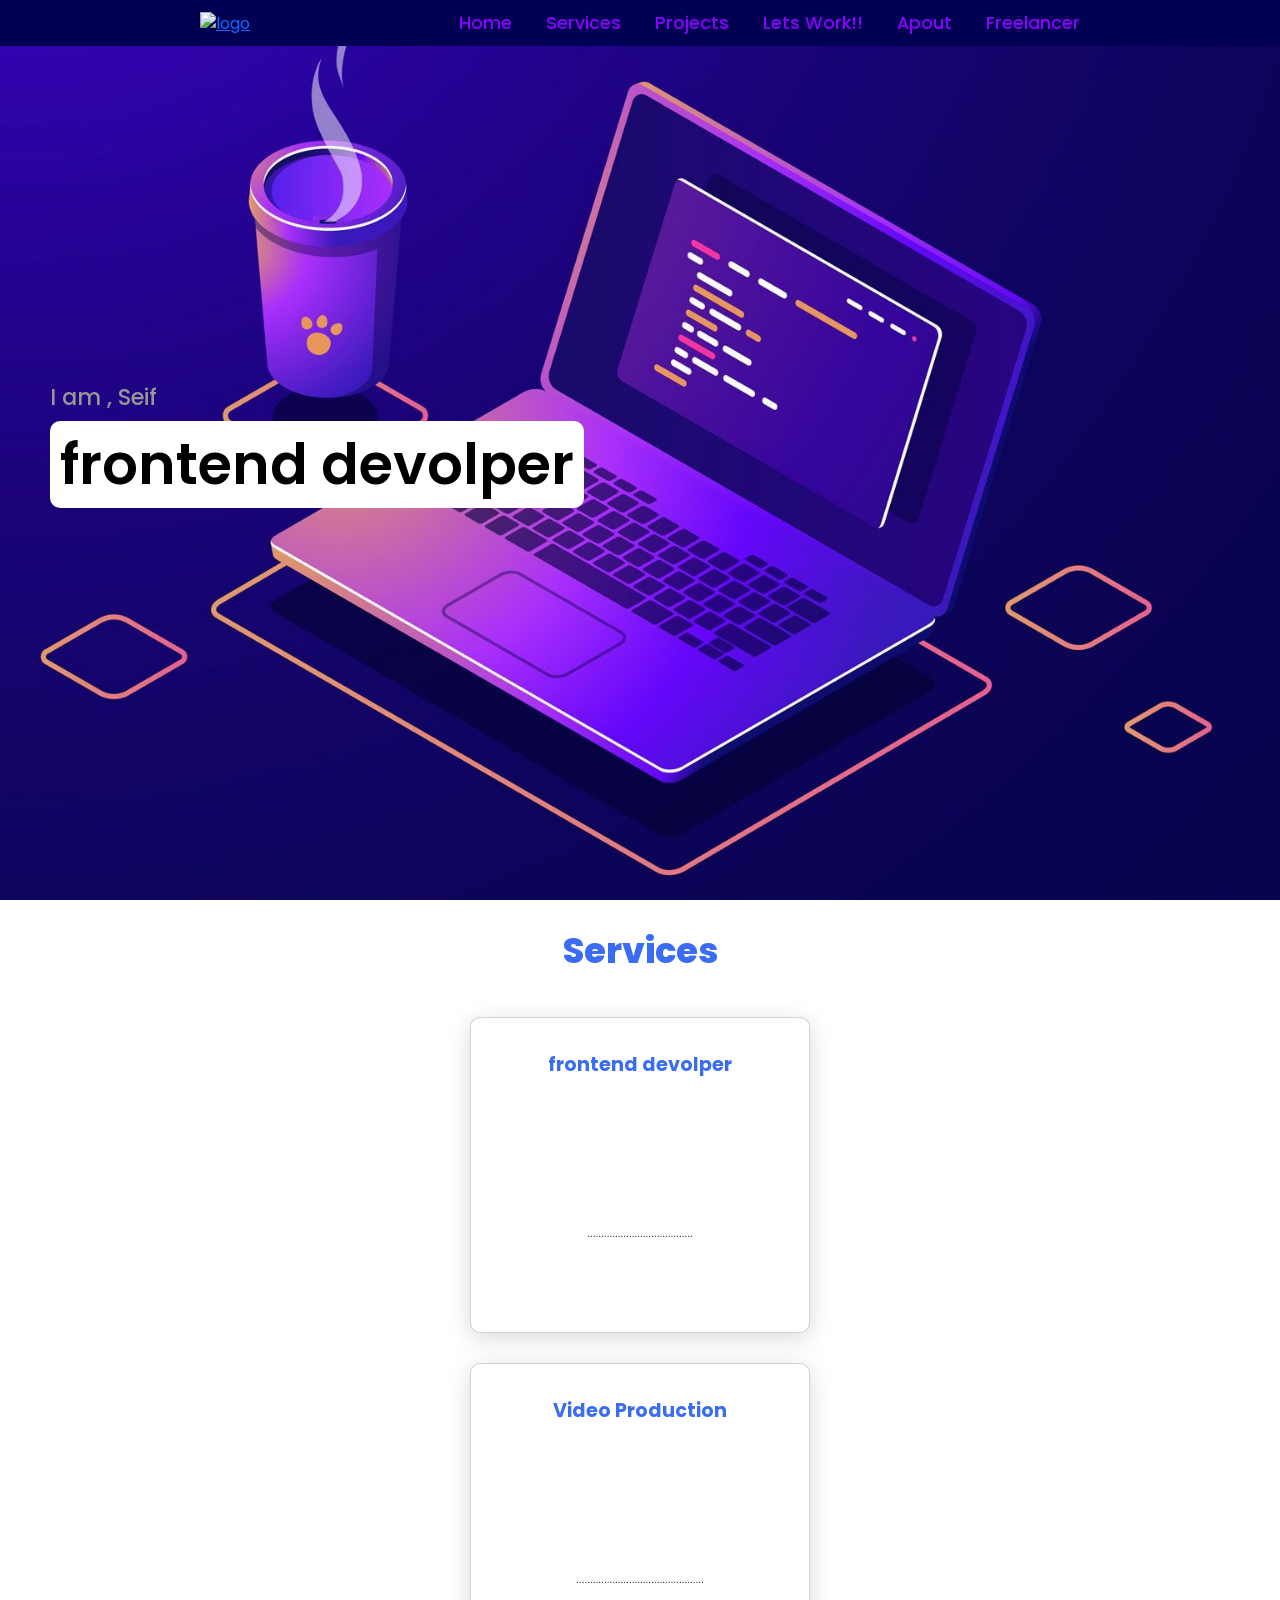
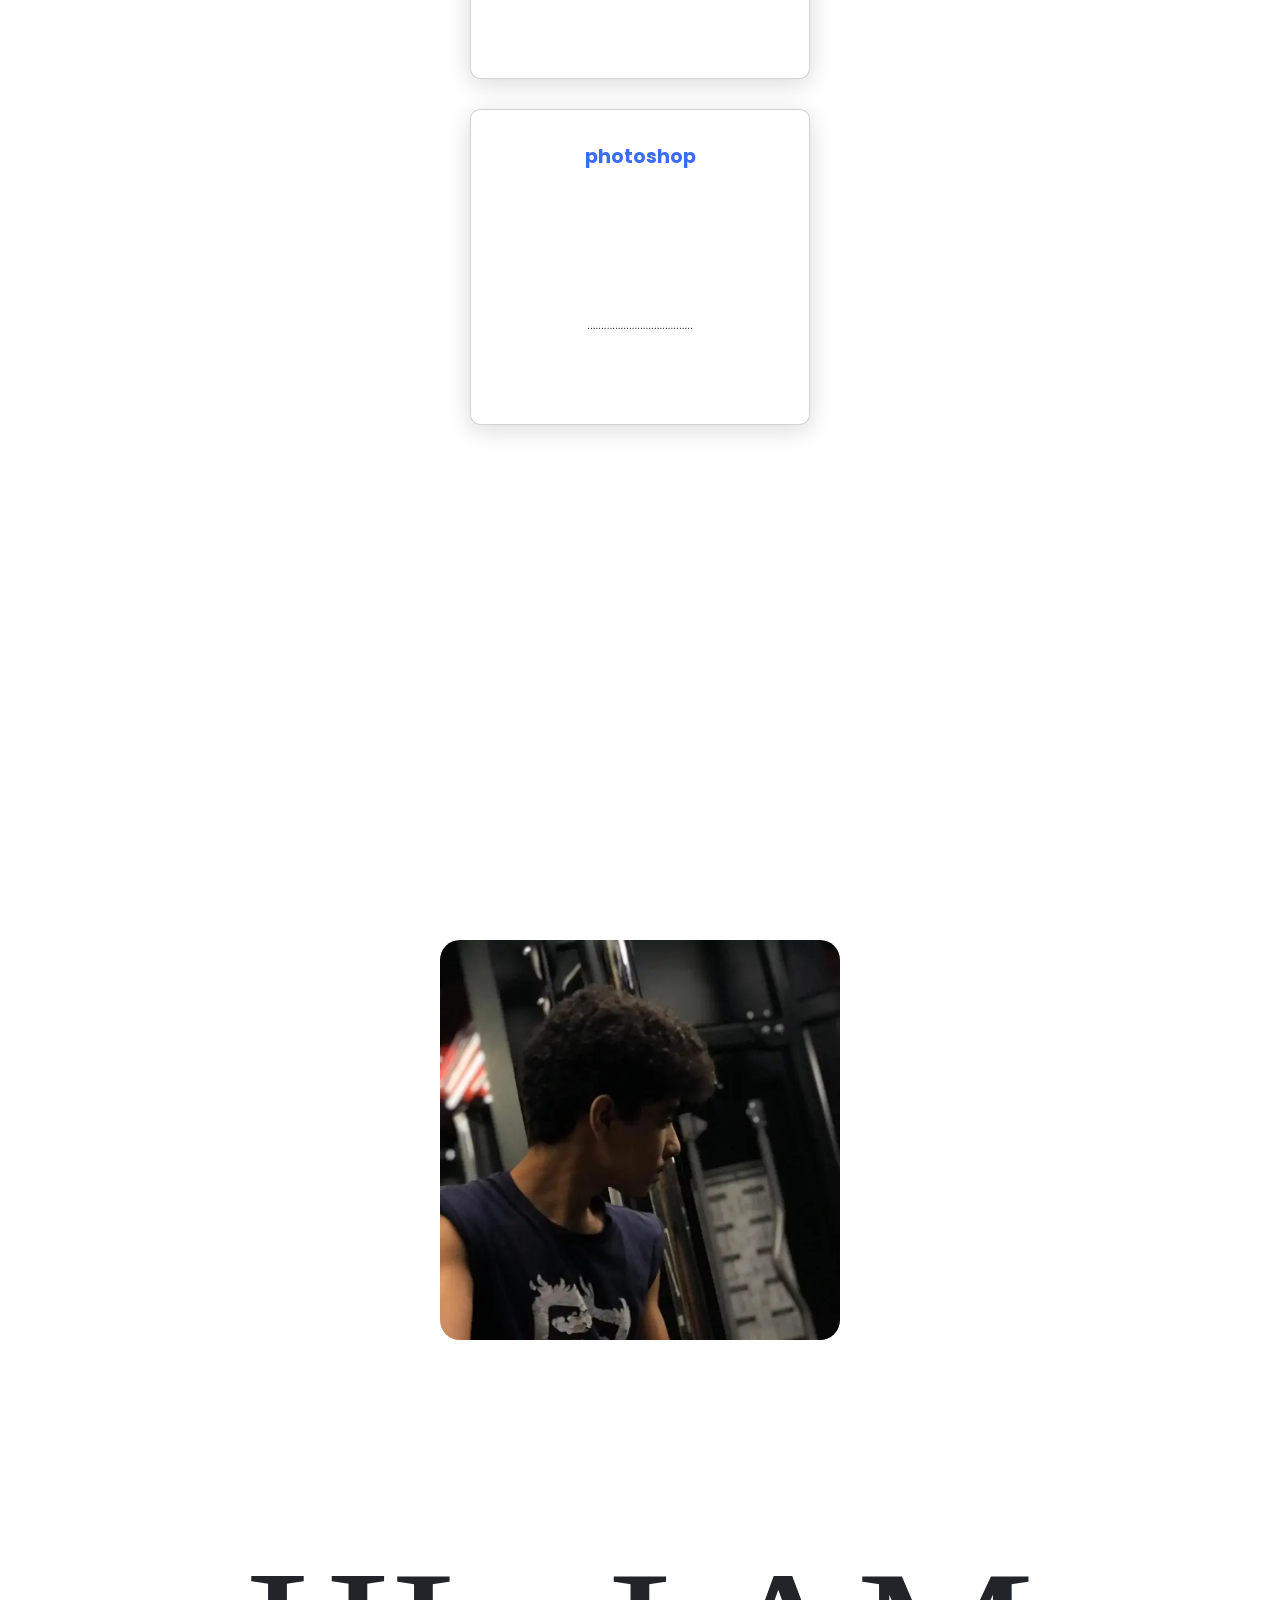
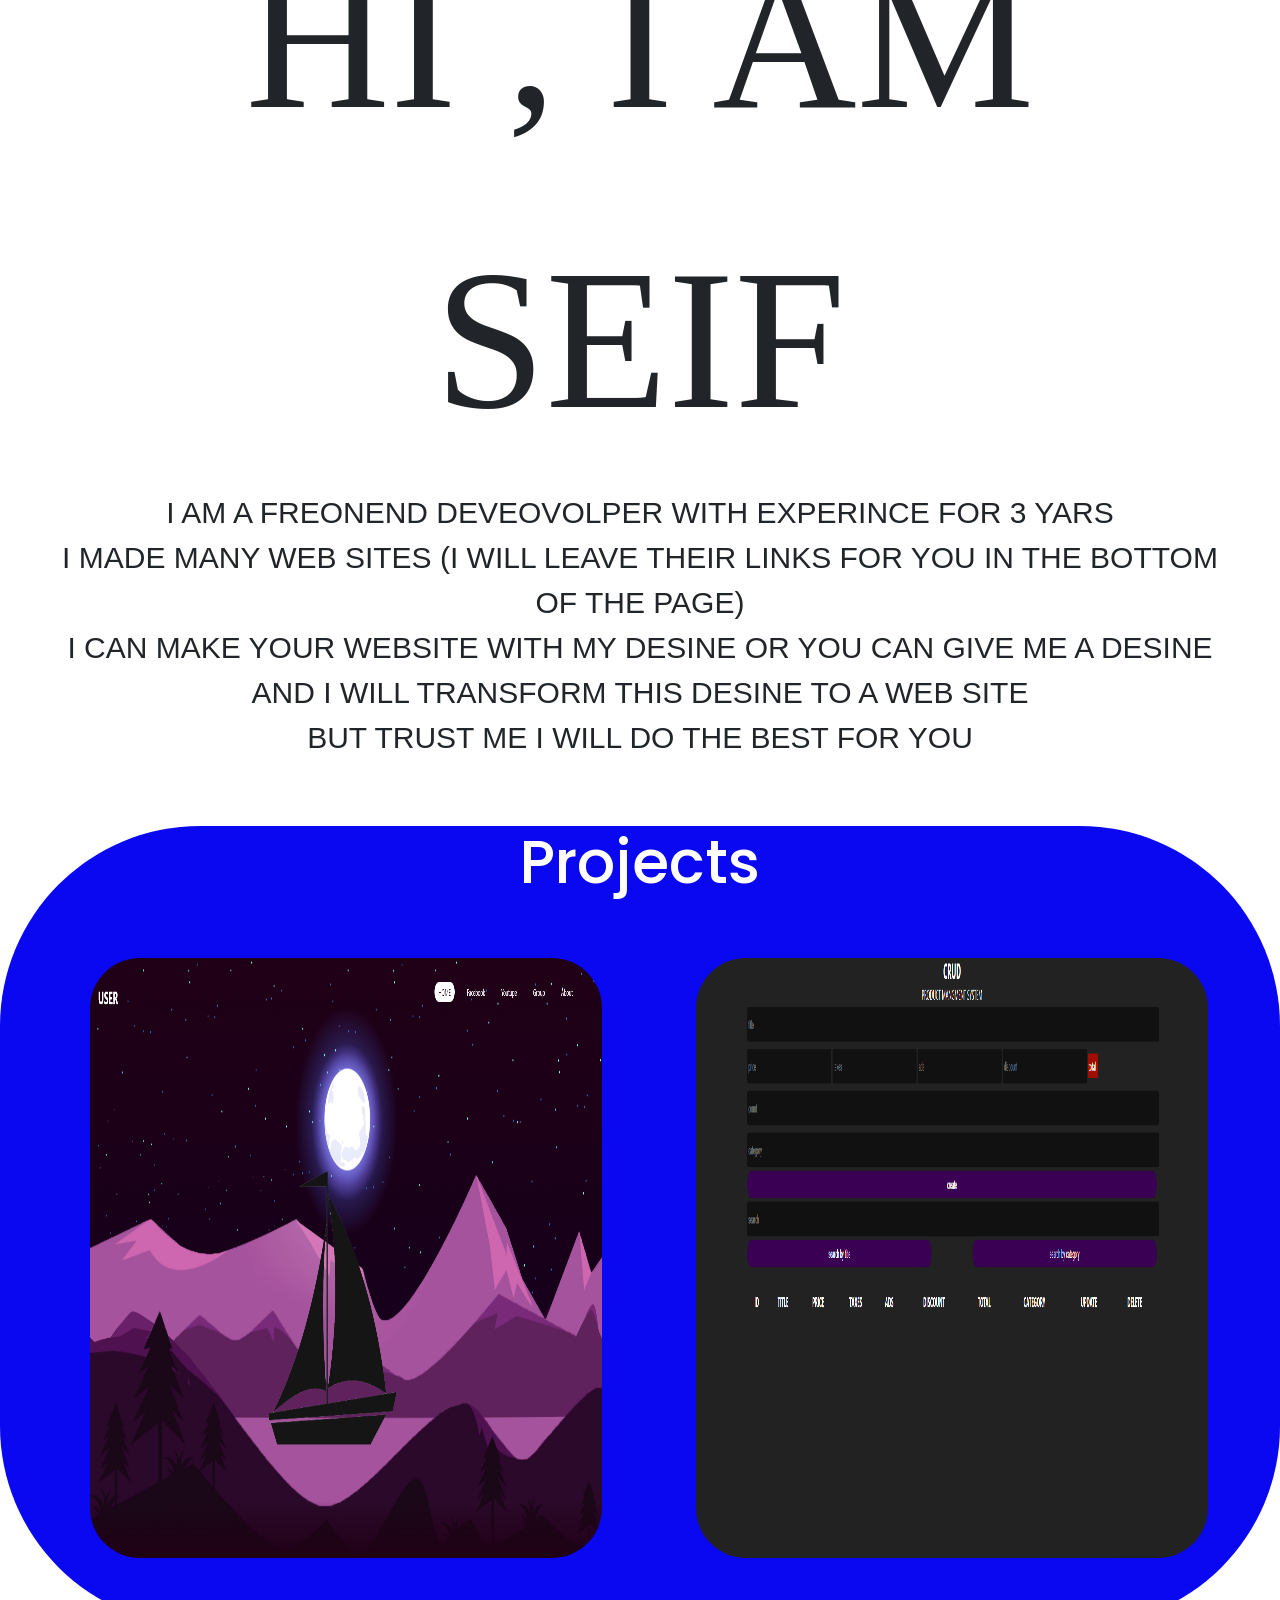
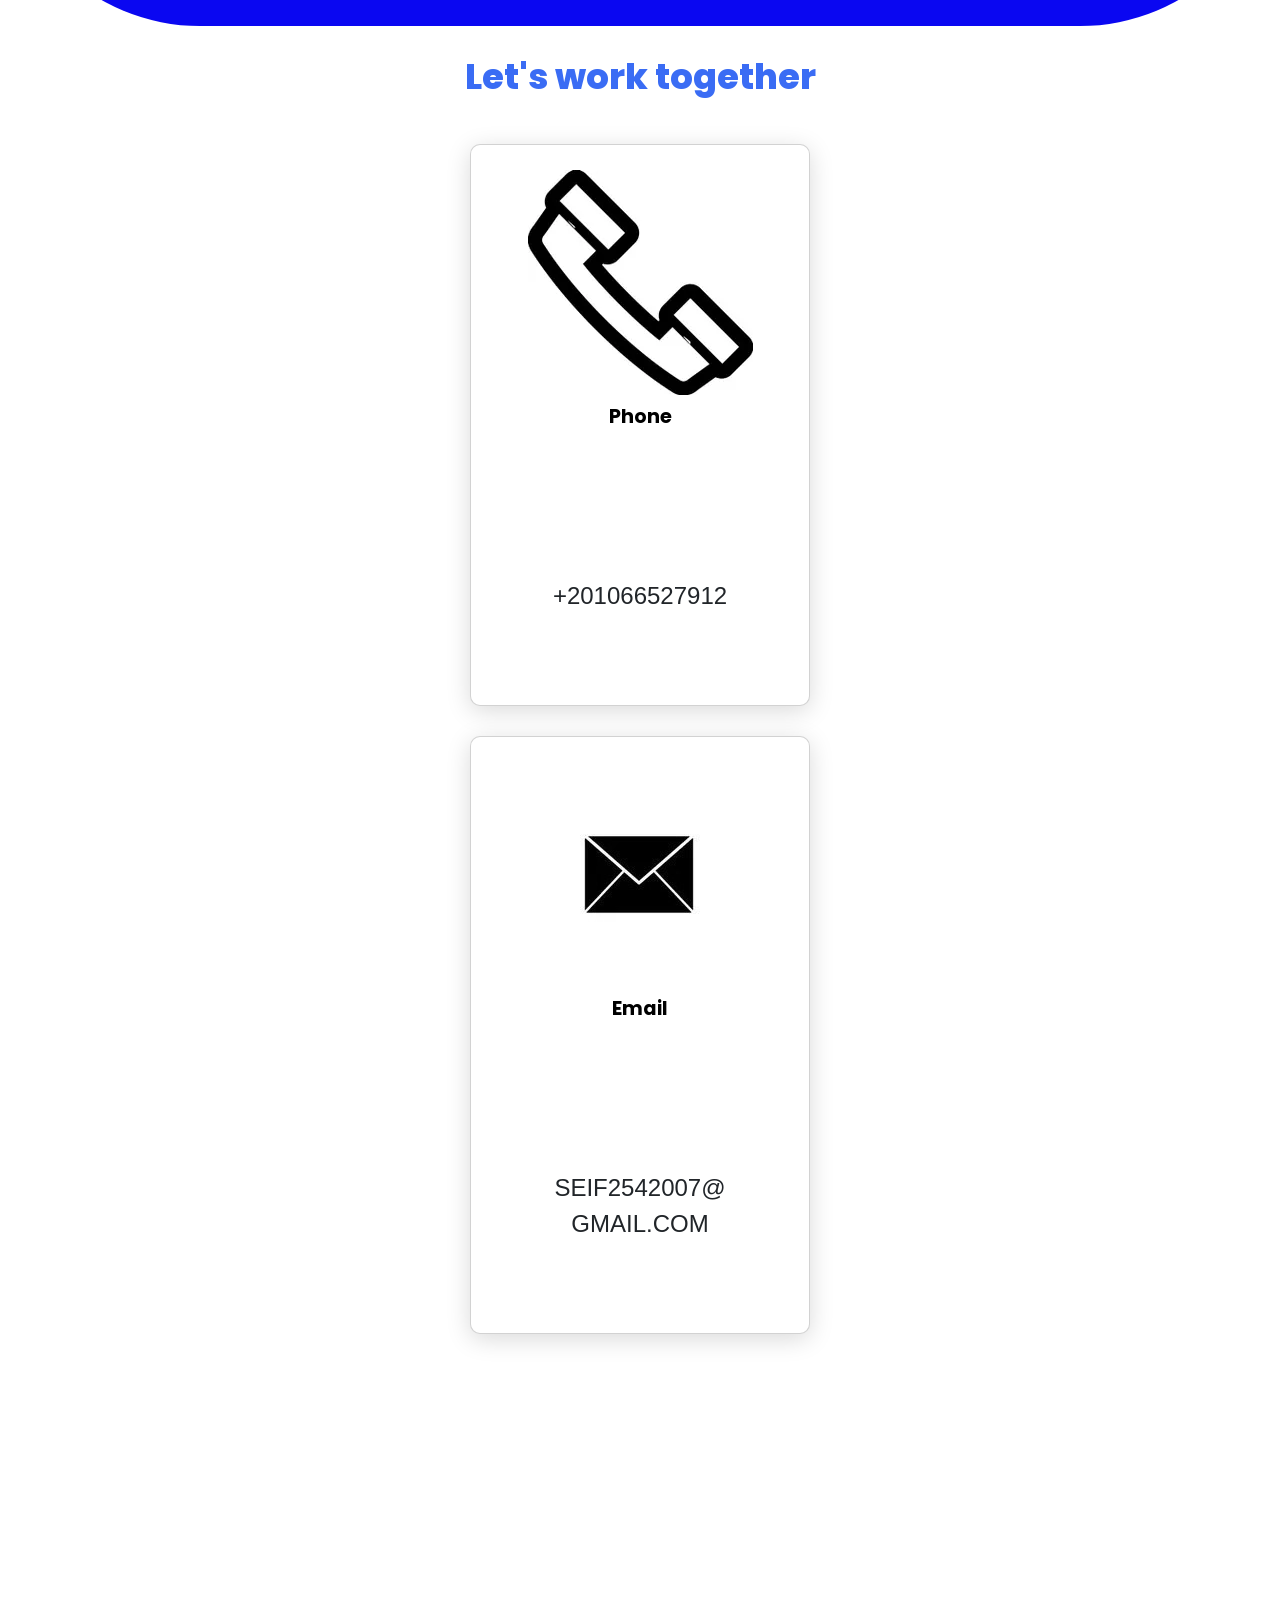
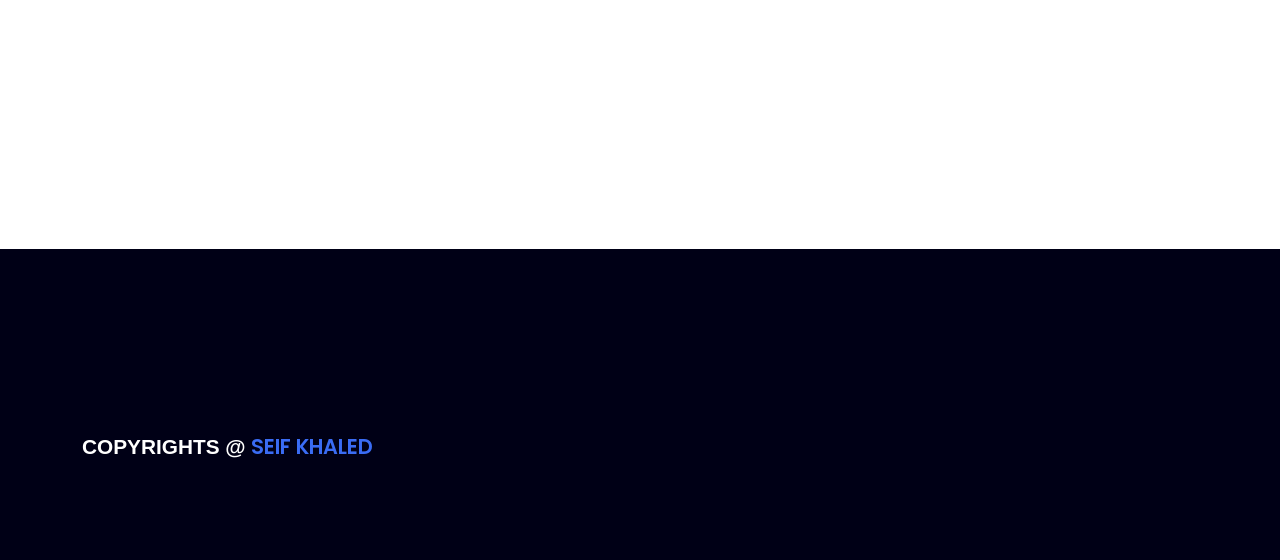
==== index.html @ 234913b4 "Add files via upload" ====
<!DOCTYPE html>
<html> 
<head>
<meta charset ="utf"= 8/>
<script src="main.js" ></script>
<link href="https://cdn.jsdelivr.net/npm/bootstrap@5.1.3/dist/css/bootstrap.min.css" rel="stylesheet" integrity="sha384-1BmE4kWBq78iYhFldvKuhfTAU6auU8tT94WrHftjDbrCEXSU1oBoqyl2QvZ6jIW3" crossorigin="anonymous">
<link href="style.css" rel="stylesheet">
<title>SeifKhaled</title> 
<link rel="icon" href="D:\SEIF.png">
</head>
<body> 

<header>
  <a href="#"><img src="D:\SEIF.png" alt="logo" class="logo"></a>
  <nav>
    <a href="#home" >Home</a>
  
  <a href="#services">Services</a>
  <a href="#projects">Projects</a>
  <a href="#contact">Lets Work!!</a>
  <a href="#Apout">Apout</a>
  <a href="https://www.freelancer.com/u/seeef" target="_blank">Freelancer</a>

  </nav>
  
</header>




  
    <div class="top" id="home">
     <h2>I am , Seif <br> <span>frontend devolper</span></h2>
    
    </div>


 
<section class="cards" >
  <h2 class="title" id="services">Services</h2>
  <div class="content">
      <div class="card">
          <div class="icon">
              <i class="fas fa-edit"></i>
          </div>
          <div class="info">
              <h3>frontend devolper</h3>
              <p>......................................</p>
          </div>
      </div>
      <div class="card">
          <div class="icon">
              <i class="fas fa-video"></i>
          </div>
          <div class="info">
              <h3>Video Production</h3>
              <p>..............................................</p>
          </div>
      </div>
      <div class="card">
          <div class="icon">
              <i class="fas fa-graduation-cap"></i>
          </div>
          <div class="info">
              <h3>photoshop</h3>
              <p>......................................</p>
          </div>
      </div>
  </div>
</section>

 
<div class="me" id="Apout">
  <div class="img">
  </div>

<p class="text">
 <span class="meee">HI , I am Seif</span><br>
  I am a freonend deveovolper with experince for 3 yars <br>
I made many web sites (I will leave their links for you in the bottom of the page) <br>
i can make your website with my desine or you can give me a desine and i will transform this desine to a web site <br>
but trust me i will do the best for you 

</p>
</div>
 
<div class="projects" id="projects">
     <h1 class="project" id="projects">Projects</h1>
        <a href="web1/test.html" target="_blank"><img class="image" src="imgs/boat.png" alt="12"></a>
        <a href="web/first project.html" target="_blank"><img class="image" src="imgs/crud.png" alt="12"></a>

     
  

</div>

<section class="cards contact" id="contact">
  <h2 class="title">Let's work together</h2>
  <div class="content">
      <div class="card">
          <div class="icon">
              <img src="imgs/phone.jpg" alt="">
          </div>
          <div class="info">
              <h3>Phone</h3>
              <p>+201066527912</p>
          </div>
      </div>
      <div class="card">
          <div class="icon">
            <img src="imgs/email.jpg" alt="">
          </div>
          <div class="info">
              <h3>Email</h3>
              <p>Seif2542007@gmail.com</p>
          </div>
      </div>
  </div>
</section>

<footer class="footer">
  <p class="footer-title">Copyrights @ <span>Seif Khaled</span></p>
  <div class="social-icons">
      <a href="#"><i class="fab fa-linkedin"></i></a>
      <a href="#"><i class="fab fa-twitter"></i></a>
      <a href="#"><i class="fab fa-instagram"></i></a>
      <a href="#"><i class="fab fa-youtube"></i></a>
  </div>
</footer>


  <script src="https://cdn.jsdelivr.net/npm/bootstrap@5.1.3/dist/js/bootstrap.bundle.min.js" integrity="sha384-ka7Sk0Gln4gmtz2MlQnikT1wXgYsOg+OMhuP+IlRH9sENBO0LRn5q+8nbTov4+1p" crossorigin="anonymous"></script>
</body>
</html>
---- style.css ----
@import url('https://fonts.googleapis.com/css2?family=Poppins:ital,wght@0,100;0,200;0,300;0,400;0,500;0,600;0,700;0,800;0,900;1,100;1,200;1,300;1,400;1,500;1,600;1,700;1,800;1,900&display=swap');

 *{
     font-family: 'Poppins', sans-serif;
     margin: 0;
     padding: 0;
     box-sizing: border-box;
     scroll-behavior: smooth; 

 }
.logo{
    width: 40px;
    height: 40px;
   
}

 header {
    background-color: #010053;
    width: 100%;
    position: fixed;
    z-index: 999;
    display: flex;
    justify-content: space-between;
    align-items: center;
    padding: 10px 200px ;
    transition: 1.5s;
}
nav a{
    color: #8c00ff;
    text-decoration: none;
    font-size: 1.1em;
    font-weight: 500;
    padding-left: 30px;
}

nav a:hover {
    color: #ffffff;
    
    font-weight: 550;
}


.top{
    padding: 100px 50px;
    width: 100%;
    min-height: 100vh;
    display: flex;
    align-items: center;
    background-image: url(imgs/9.jpg) ;
    background-size: cover;
    background-position: center;
    background-attachment: fixed;
}
.top h2 {
    color: rgb(155, 150, 150);
    font-size: 1.4em;
    font-weight: 500;
}

.top h2 span {
    display: inline-block;
    margin-top: 10px;
    padding: 10px;
    color: #000000;
    font-size: 2.5em;
    font-weight: 600;
    background-color: #fff;
    border-radius: 10px;
    
}




 
p{
   
    margin-top: 100px;
    text-transform: uppercase;
    padding: 50px;
    text-align: center;
    font-size: 30px;
    font-family: Sans-serif;

}
.meee{
    font-weight: 200;
    font-size: 200px;
    text-align: center  ;
    font-family: Fantasy;
}
.img{
    
    border-radius: 20px;
    border: black solid;
    border: 50px;
    width: 400px;
    height: 400px;
    margin:auto;
    background-image: url(imgs/me.png);
    background-size: cover;
    margin-top: 20px;
    
    
}

.social-icons a {
    color: #fff;
    font-size: 1.7em;
    padding-right: 30px;
}

.title {
    display: flex;
    justify-content: center;
    color: #3a6cf4;
    font-size: 2.2em;
    font-weight: 800;
    margin-bottom: 30px;
}
.content {
    display: flex;
    justify-content: center;
    flex-direction: row;
    flex-wrap: wrap;
    margin-left: 300px;
    margin-right: 300px;
    
}

.card {
    background-color: #fff;
    width: 21.25em;
    box-shadow: 0 5px 25px rgba(1 1 1 / 15%);
    border-radius: 10px;
    padding: 25px;
    margin: 15px;
    transition: 0.7s ease;
}

.card:hover {
    transform: scale(1.1);
}

.card .icon {
    color: #3a6cf4;
    font-size: 8em;
    text-align: center;
}

.info {
    text-align: center;
}

.info h3{
    color: #3a6cf4;
    font-size: 1.2em;
    font-weight: 700;
    margin: 10px;
}
.cards{
    margin-top: 30px;
    margin-bottom: 500px;
}
.cards p{
    font-size: 10px;
}


.projects{
    
    border-radius: 200px;
    height:800px ;
    width: 100%;
    background-color:#0a07f1 ;
    margin: auto;
    
    
}
.image{
    width: 40%;
    height: 600px;
    margin-left:90px ;
    margin-top:60px ;
    border-radius: 50px;
    transition: 0.7s ease;
}

.image:hover{
    border-radius: 50px;
     transform: scale(1.1);
     transition: 0.7s ease;
}

.image2{
    border-radius: 50px;
    width: 20%;
    height: 600px;
    margin-left:500px ;
    margin-top:80px ;
    transition: 0.7s ease;

}

.image2:hover{
    border-radius: 50px;
    transform: scale(1.1);
    transition: 0.7s ease;
}

.contact .icon{
    font-size: 4.5em;
}

.contact .info h3 {
    color: #000;
}

.contact .info p {
    font-size: 1.5em;
}

.footer {
    background-color: #000016;
    color: #fff;
    padding: 2em;
    display: flex;
    justify-content: space-between;
}

.footer-title {
    font-size: 1.3em;
    font-weight: 600;
}

.footer-title span {
    color: #3a6cf4;
}

.footer .social-icons a{
    font-size: 1.3em;
    padding: 0 12px 0 0;
}

@media (max-width:720px){
    header{
        padding: 12px 20px;
    }

    .navigation a{
        padding-left: 10px;
    }

    .top{
        font-size: 1.8em;
        width: 100vh;
    }

    section{
        padding: 80px 20px;
        width: 100vh;
    }

    .main-content h2{
        font-size: 1em;
        width: 100vh;
    }

    .main-content h3{
        font-size: 1.6em;
        width: 100vh;
        
    }

    .content{
        flex-direction: column;
        align-items: center;
    }
    
    .me{
           width: 100vh;
           align-items: center;
    }
    .footer{
        width: 100vh;
    }
    .footer-title{
        width: 100vh;
    
    }
    .social-icons{
        width: 100vh;
    }
    .projects{
        width: 100vh;
        flex-direction: column;
        align-items: center;
    }
}

@media (max-width:641px){
    body{
        font-size: 12px;
    }

    .main-content h2{
        font-size: 0.8em;
    }

    .main-content h3{
        font-size: 1.4em;
    }
    .footer{
        width: 100vh;
    }
}

@media (max-width:300px){
    body{
        font-size: 10px;
     
    }
}

.project{
    color: #fff;
    text-align: center;
    font-size: 60px;
    padding-bottom: 0%;
    margin-bottom: 0%;
}
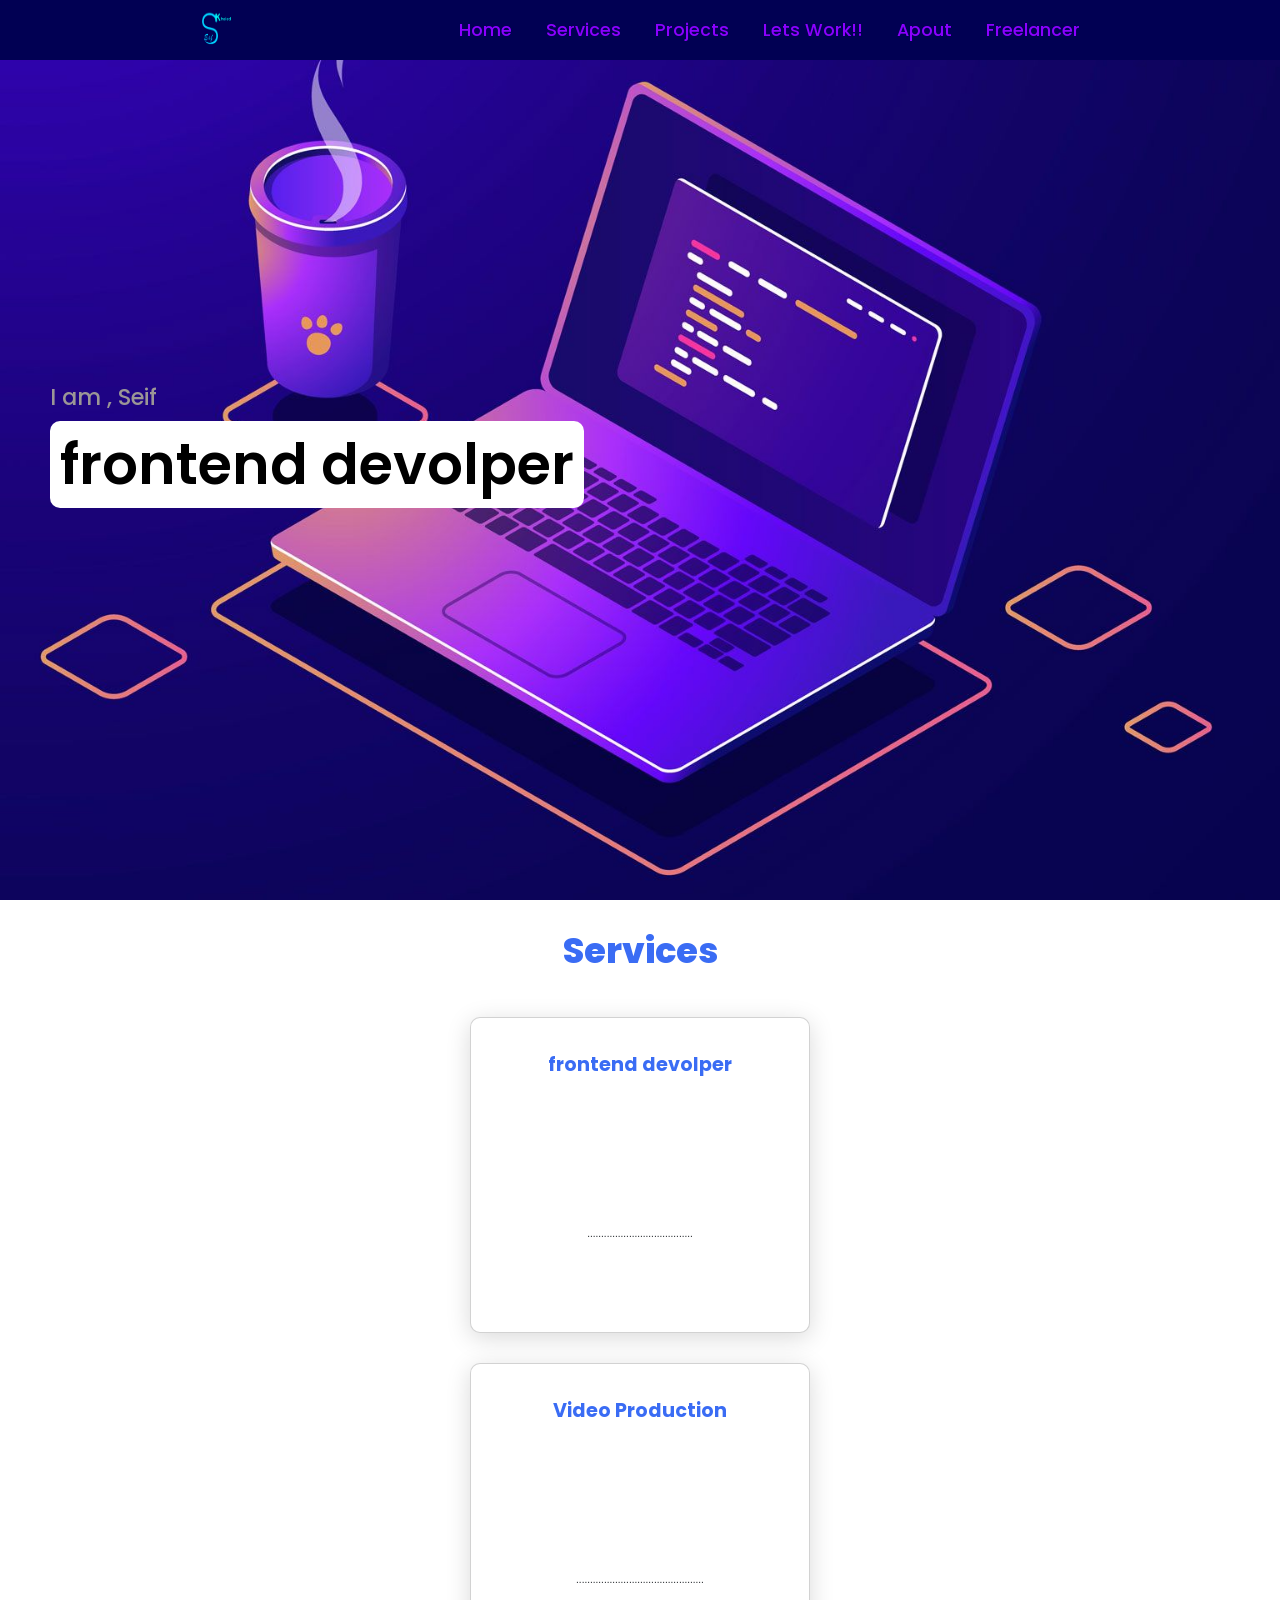
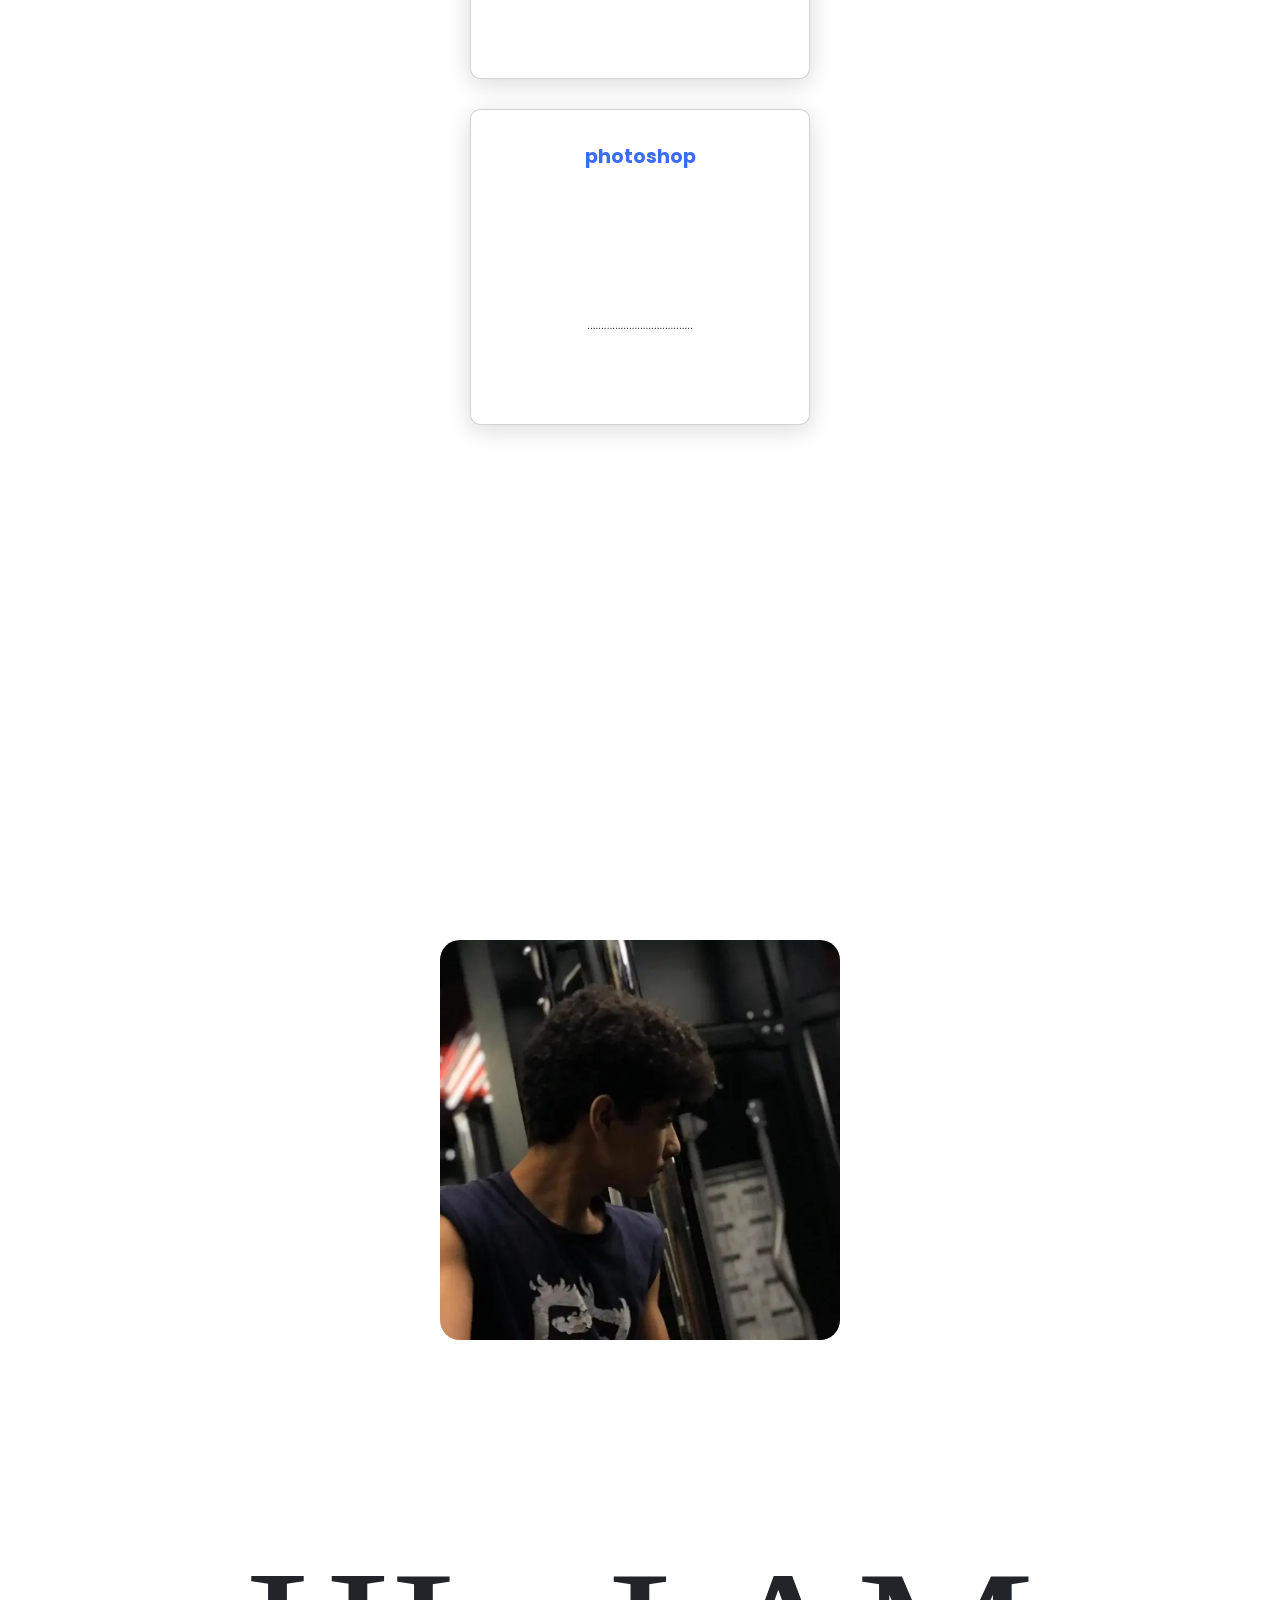
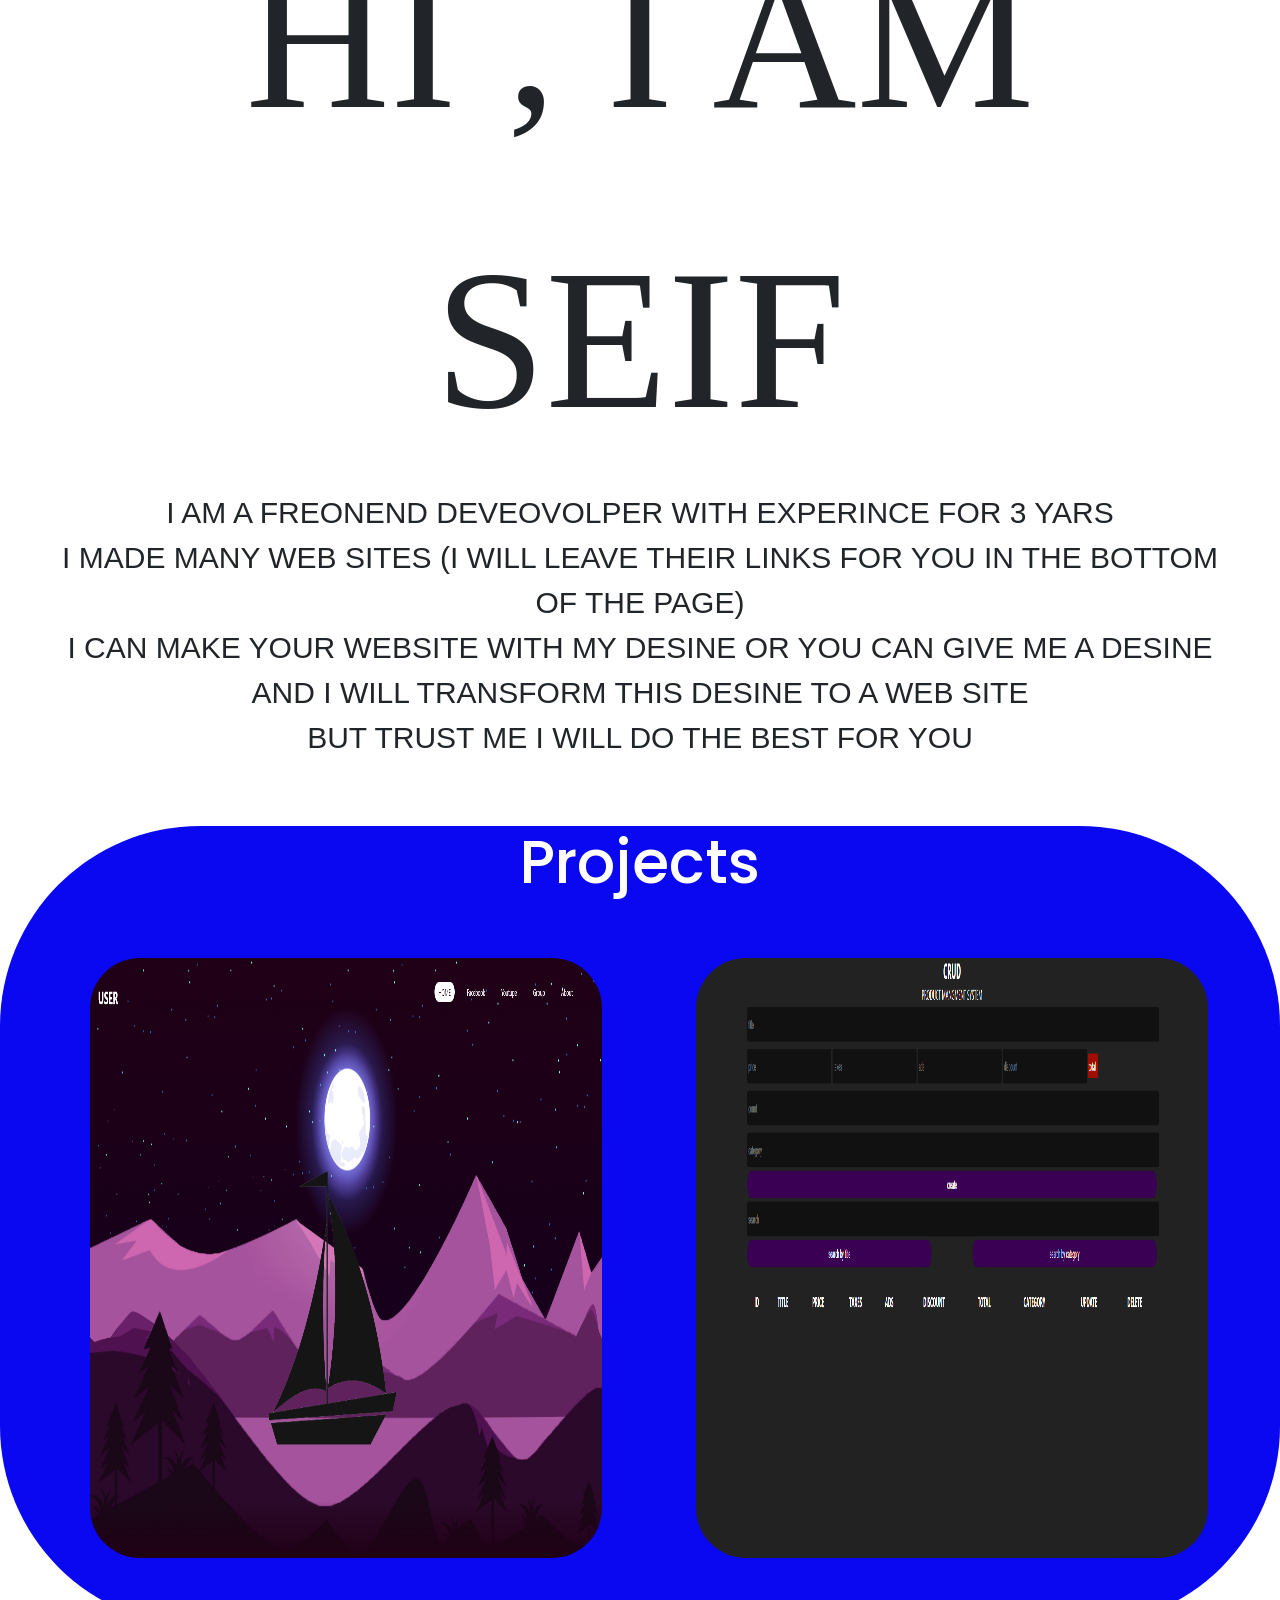
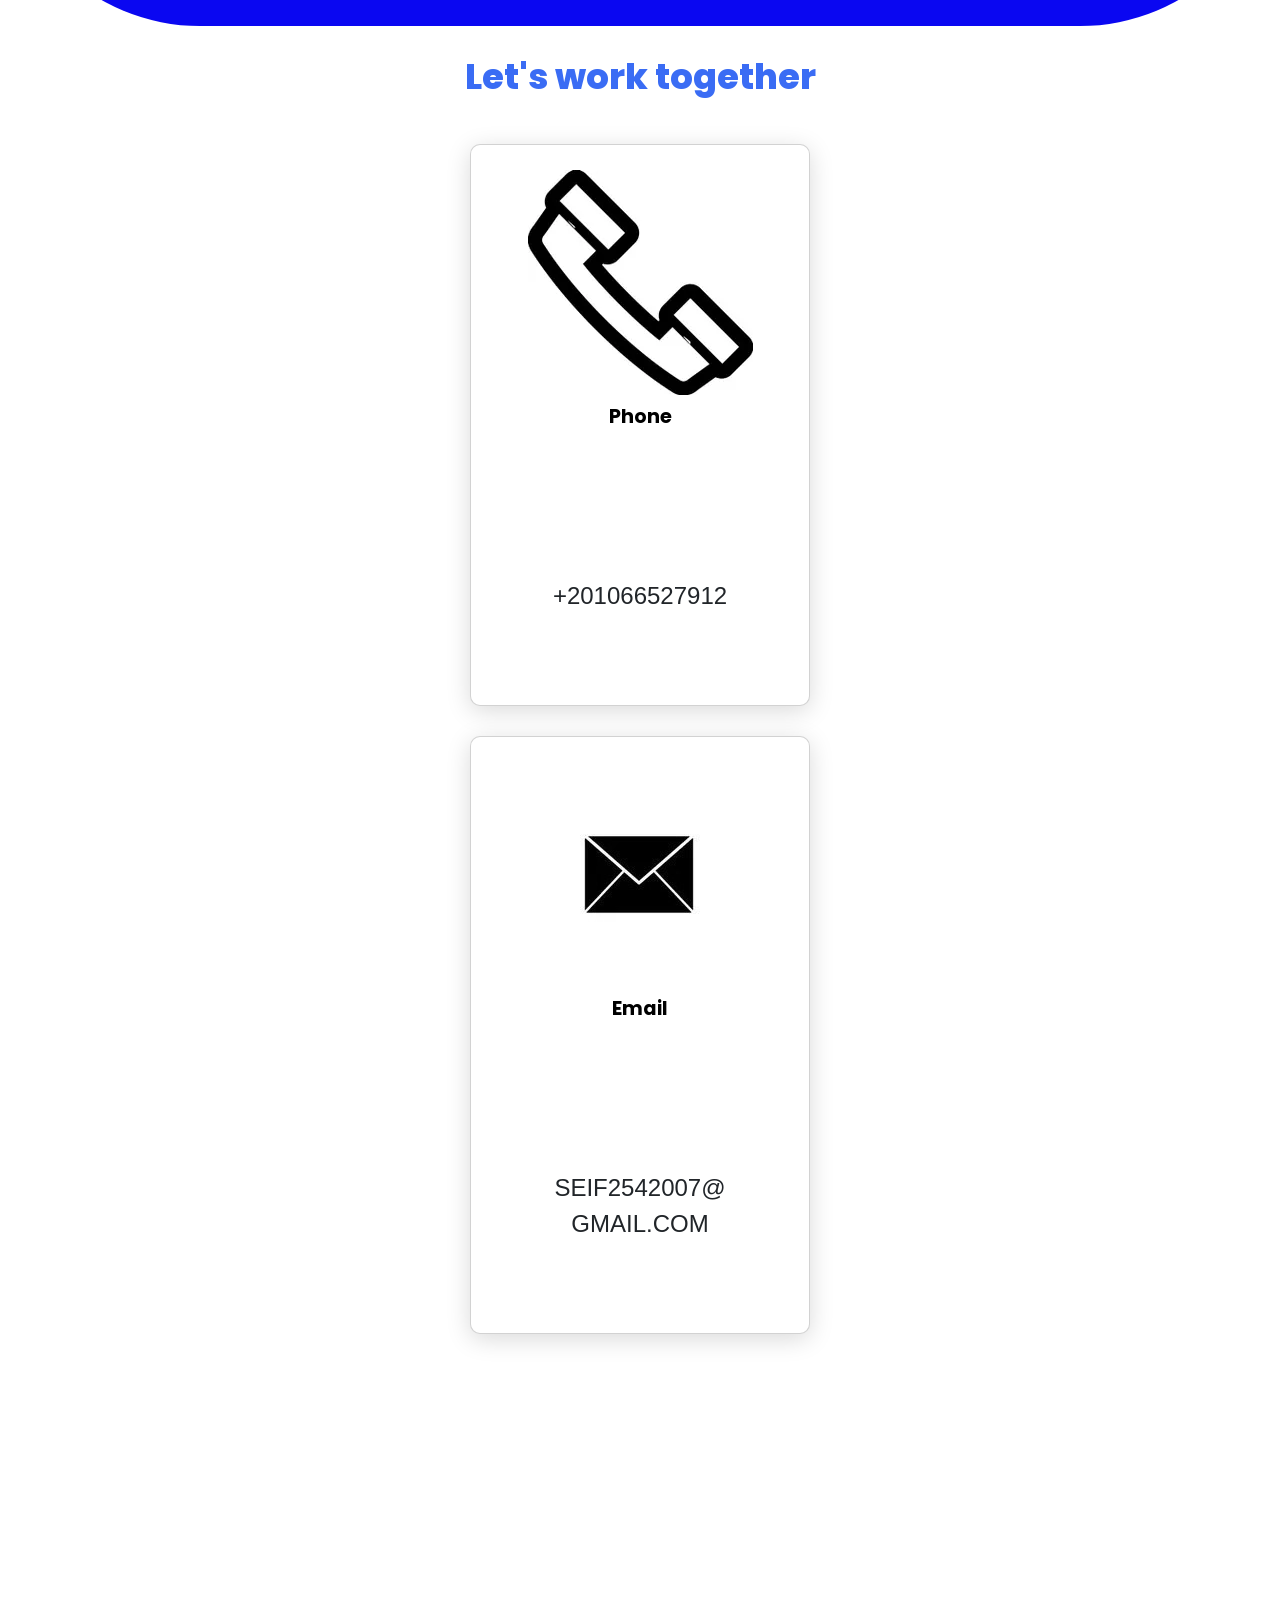
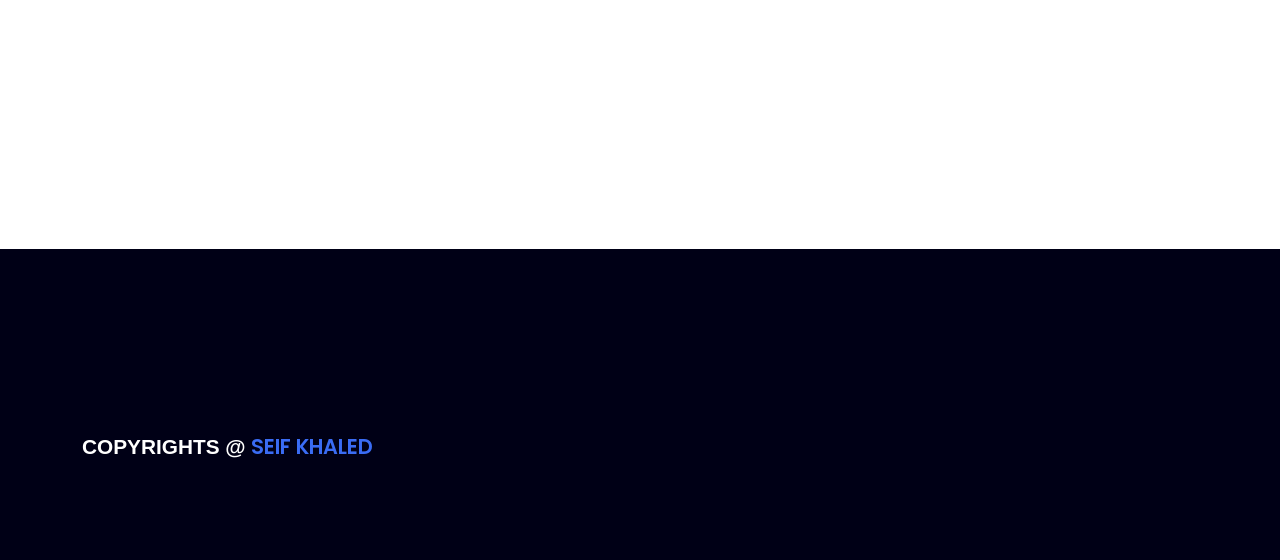
==== commit eff993fa: "Update index.html" ====
--- a/index.html
+++ b/index.html
@@ -6,12 +6,12 @@
 <link href="https://cdn.jsdelivr.net/npm/bootstrap@5.1.3/dist/css/bootstrap.min.css" rel="stylesheet" integrity="sha384-1BmE4kWBq78iYhFldvKuhfTAU6auU8tT94WrHftjDbrCEXSU1oBoqyl2QvZ6jIW3" crossorigin="anonymous">
 <link href="style.css" rel="stylesheet">
 <title>SeifKhaled</title> 
-<link rel="icon" href="D:\SEIF.png">
+<link rel="icon" href="imgs\SEIF.png">
 </head>
 <body> 
 
 <header>
-  <a href="#"><img src="D:\SEIF.png" alt="logo" class="logo"></a>
+  <a href="#"><img src="imgs\SEIF.png" alt="logo" class="logo"></a>
   <nav>
     <a href="#home" >Home</a>
   
@@ -131,4 +131,4 @@
 
   <script src="https://cdn.jsdelivr.net/npm/bootstrap@5.1.3/dist/js/bootstrap.bundle.min.js" integrity="sha384-ka7Sk0Gln4gmtz2MlQnikT1wXgYsOg+OMhuP+IlRH9sENBO0LRn5q+8nbTov4+1p" crossorigin="anonymous"></script>
 </body>
-</html>+</html>
